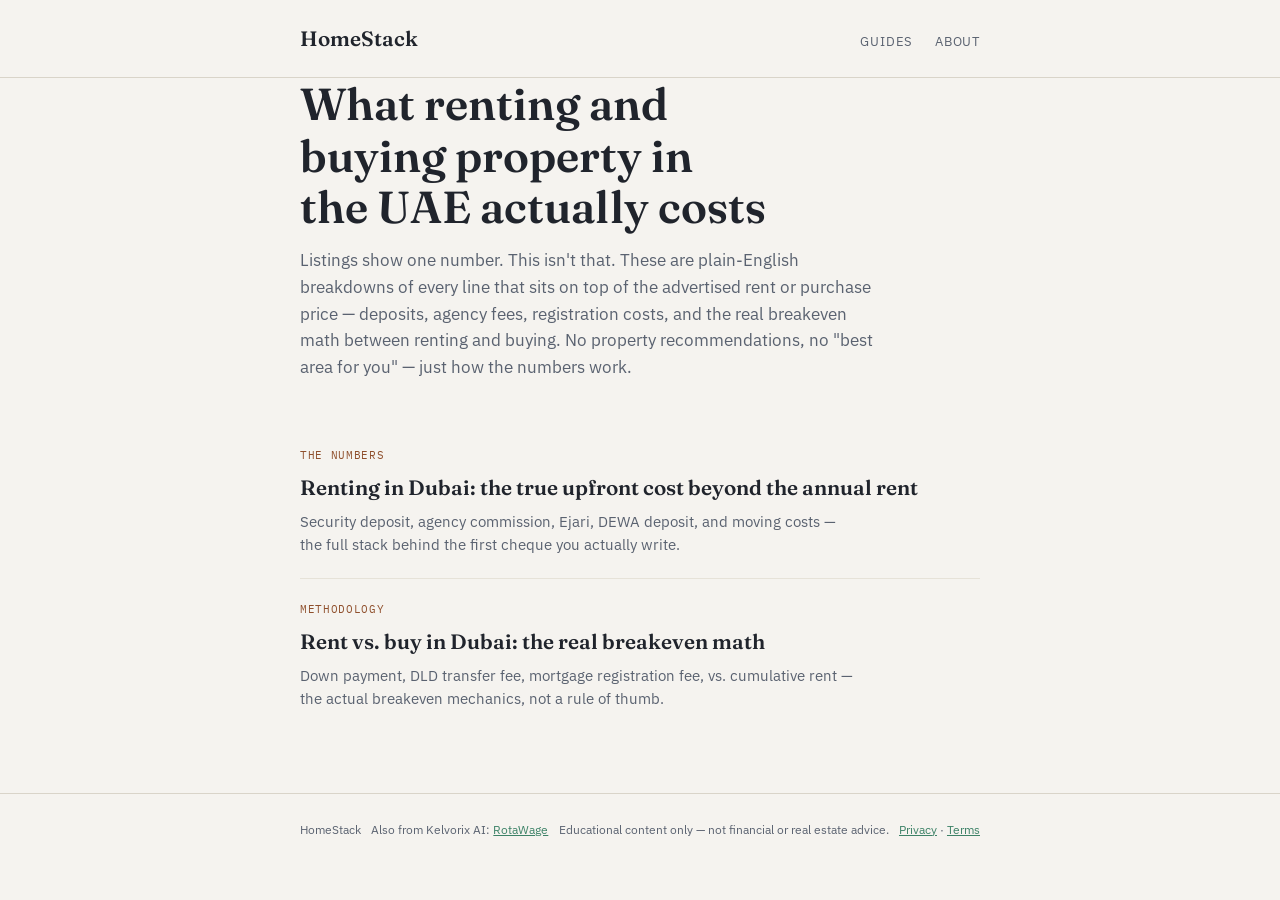
==== index.html @ 6cf11c11 "Create index.html" ====
<!doctype html>
<html lang="en">
<head>
<script async src="https://pagead2.googlesyndication.com/pagead/js/adsbygoogle.js?client=ca-pub-6051499531677717" crossorigin="anonymous"></script>
<meta charset="utf-8">
<meta name="viewport" content="width=device-width, initial-scale=1">
<title>HomeStack — what renting and buying in the UAE actually costs</title>
<meta name="description" content="Plain-English, data-driven breakdowns of what renting and buying property in the UAE actually costs — upfront fees, breakeven math, and the lines that aren't in the listing price.">
<link rel="canonical" href="https://kelvorixai.github.io/homestack/">
<meta property="og:title" content="HomeStack — what renting and buying in the UAE actually costs">
<meta property="og:description" content="Plain-English, data-driven breakdowns of the real cost of renting and buying property in the UAE.">
<meta property="og:type" content="website">
<meta property="og:url" content="https://kelvorixai.github.io/homestack/">
<link rel="preconnect" href="https://fonts.googleapis.com">
<link rel="preconnect" href="https://fonts.gstatic.com" crossorigin>
<link href="https://fonts.googleapis.com/css2?family=Fraunces:opsz,wght@9..144,500;9..144,600&family=IBM+Plex+Sans:wght@400;500;600&family=IBM+Plex+Mono:wght@400;500&display=swap" rel="stylesheet">
<link rel="stylesheet" href="style.css">
</head>
<body>

<header class="site">
  <div class="wrap">
    <a class="brand" href="index.html">HomeStack</a>
    <nav class="site">
      <a href="index.html">Guides</a>
      <a href="about.html">About</a>
    </nav>
  </div>
</header>

<main class="wrap">
  <div class="hero">
    <h1>What renting and buying property in the UAE actually costs</h1>
    <p>Listings show one number. This isn't that. These are plain-English breakdowns of every line that sits on top of the advertised rent or purchase price — deposits, agency fees, registration costs, and the real breakeven math between renting and buying. No property recommendations, no "best area for you" — just how the numbers work.</p>
  </div>

  <div class="post-list">

    <div class="post-card">
      <span class="tag">The Numbers</span>
      <a class="title" href="articles/renting-upfront-costs-dubai.html">Renting in Dubai: the true upfront cost beyond the annual rent</a>
      <p>Security deposit, agency commission, Ejari, DEWA deposit, and moving costs — the full stack behind the first cheque you actually write.</p>
    </div>

    <div class="post-card">
      <span class="tag">Methodology</span>
      <a class="title" href="articles/rent-vs-buy-dubai-breakeven.html">Rent vs. buy in Dubai: the real breakeven math</a>
      <p>Down payment, DLD transfer fee, mortgage registration fee, vs. cumulative rent — the actual breakeven mechanics, not a rule of thumb.</p>
    </div>

  </div>
</main>

<footer class="site">
  <div class="wrap">
    <span>HomeStack</span>
    <span>Also from Kelvorix AI: <a href="https://kelvorixai.github.io/">RotaWage</a></span>
    <span>Educational content only — not financial or real estate advice.</span>
    <span><a href="privacy.html">Privacy</a> · <a href="terms.html">Terms</a></span>
  </div>
</footer>

</body>
</html>
---- style.css ----
:root{
  --ink:#20242c;
  --ink-soft:#5a6270;
  --paper:#f5f3ef;
  --paper-raised:#ece7dd;
  --clay:#b1653a;
  --clay-strong:#8f4f2c;
  --pine:#2f6b52;
  --pine-soft:#3d8267;
  --line:#d9d4c9;
  --line-soft:#e6e2d8;
}
@media (prefers-color-scheme: dark){
  :root{
    --ink:#e8e6e0;
    --ink-soft:#a8adb8;
    --paper:#14171d;
    --paper-raised:#1c212b;
    --clay:#e0925f;
    --clay-strong:#f0a875;
    --pine:#6fcf9e;
    --pine-soft:#5fc090;
    --line:#2c3038;
    --line-soft:#22262e;
  }
}
*{box-sizing:border-box;}
html{ text-size-adjust:100%; }
body{
  margin:0;
  background:var(--paper);
  color:var(--ink);
  font-family:"IBM Plex Sans", ui-sans-serif, system-ui, sans-serif;
  line-height:1.6;
}
a{ color:var(--pine-soft); }
h1,h2,h3{ font-family:"Fraunces", Georgia, serif; font-weight:600; text-wrap:balance; line-height:1.15; }
.wrap{ max-width:720px; margin:0 auto; padding:0 20px; }

header.site{ border-bottom:1px solid var(--line); padding-block:22px; }
header.site .wrap{ display:flex; align-items:baseline; justify-content:space-between; flex-wrap:wrap; gap:10px; }
.brand{ font-family:"Fraunces", serif; font-weight:600; font-size:1.3rem; text-decoration:none; color:var(--ink); }
nav.site a{ font-size:13px; text-transform:uppercase; letter-spacing:.06em; color:var(--ink-soft); text-decoration:none; margin-left:18px; }
nav.site a:hover{ color:var(--pine-soft); }

main{ padding-block:48px; }

.hero h1{ font-size:clamp(2rem,5vw,2.8rem); margin:0 0 14px; }
.hero p{ color:var(--ink-soft); max-width:58ch; font-size:1.05rem; margin:0; }

.post-list{ margin-top:44px; display:flex; flex-direction:column; }
.post-card{ padding-block:22px; border-top:1px solid var(--line-soft); display:flex; flex-direction:column; gap:6px; }
.post-card:first-child{ border-top:none; }
.post-card .tag{ font-family:"IBM Plex Mono", monospace; font-size:11px; text-transform:uppercase; letter-spacing:.06em; color:var(--clay-strong); }
.post-card a.title{ font-family:"Fraunces", serif; font-size:1.3rem; font-weight:600; color:var(--ink); text-decoration:none; }
.post-card a.title:hover{ color:var(--pine-soft); }
.post-card p{ margin:0; color:var(--ink-soft); font-size:14.5px; max-width:62ch; }

article.post header.meta{ margin-bottom:8px; }
article.post .tag{ font-family:"IBM Plex Mono", monospace; font-size:11px; text-transform:uppercase; letter-spacing:.06em; color:var(--clay-strong); }
article.post h1{ font-size:clamp(1.8rem,4.5vw,2.5rem); margin:10px 0 8px; }
article.post .dek{ color:var(--ink-soft); font-size:1.05rem; max-width:60ch; margin:0 0 34px; }
article.post .content{ max-width:68ch; font-size:16px; }
article.post .content h2{ font-size:1.3rem; margin:36px 0 12px; }
article.post .content p{ margin:0 0 18px; }
article.post .content ul,article.post .content ol{ margin:0 0 18px; padding-left:22px; }
article.post .content li{ margin-bottom:8px; }
article.post .content table{ width:100%; border-collapse:collapse; margin:0 0 24px; font-size:14.5px; }
article.post .content th{ text-align:left; font-size:11px; text-transform:uppercase; letter-spacing:.05em; color:var(--ink-soft); font-weight:500; padding:0 12px 8px 0; border-bottom:1px solid var(--line); }
article.post .content td{ padding:10px 12px 10px 0; border-bottom:1px solid var(--line-soft); vertical-align:top; }

.disclaimer{ margin-top:40px; padding:16px 18px; background:var(--paper-raised); border-left:3px solid var(--clay); font-size:13px; color:var(--ink-soft); }

footer.site{ border-top:1px solid var(--line); margin-top:60px; padding-block:26px; }
footer.site .wrap{ display:flex; justify-content:space-between; flex-wrap:wrap; gap:10px; font-size:12px; color:var(--ink-soft); }

@media (max-width:480px){
  nav.site a{ margin-left:12px; }
}
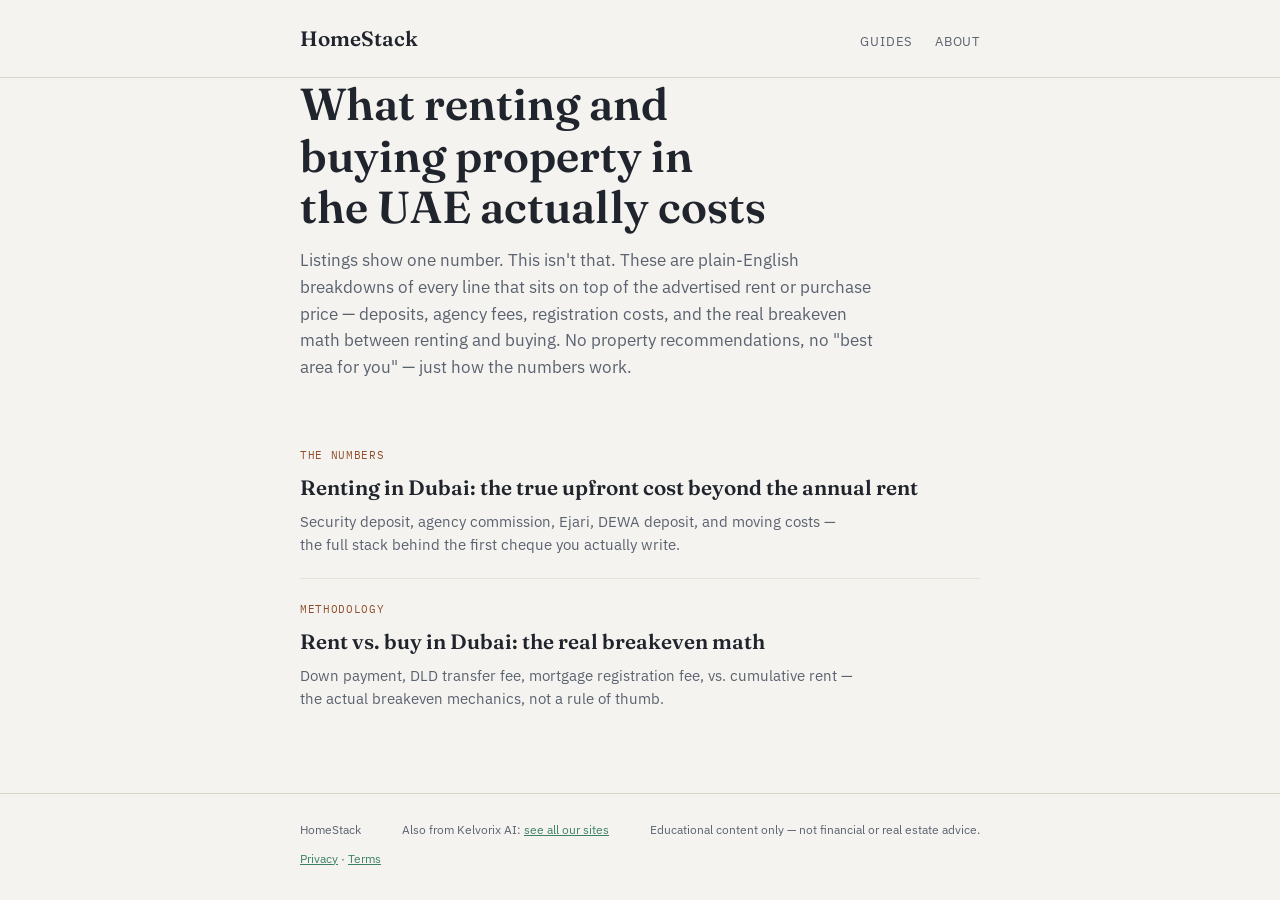
==== commit a184a3fc: "Update index.html" ====
--- a/index.html
+++ b/index.html
@@ -54,7 +54,7 @@
 <footer class="site">
   <div class="wrap">
     <span>HomeStack</span>
-    <span>Also from Kelvorix AI: <a href="https://kelvorixai.github.io/">RotaWage</a></span>
+    <span>Also from Kelvorix AI: <a href="https://kelvorixai.github.io/">see all our sites</a></span>
     <span>Educational content only — not financial or real estate advice.</span>
     <span><a href="privacy.html">Privacy</a> · <a href="terms.html">Terms</a></span>
   </div>
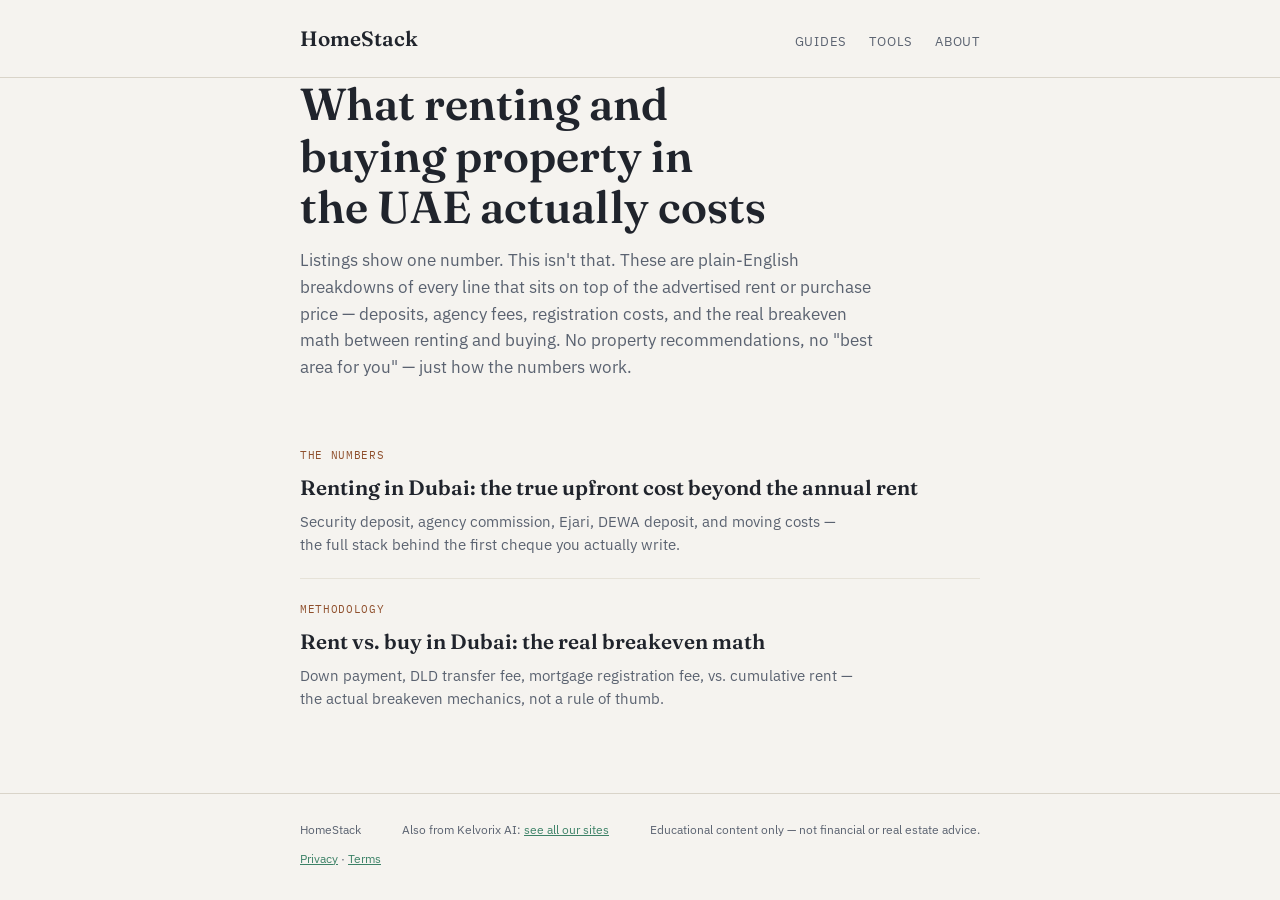
==== commit 3809f515: "Update index.html" ====
--- a/index.html
+++ b/index.html
@@ -23,6 +23,7 @@
     <a class="brand" href="index.html">HomeStack</a>
     <nav class="site">
       <a href="index.html">Guides</a>
+      <a href="tools/index.html">Tools</a>
       <a href="about.html">About</a>
     </nav>
   </div>
@@ -62,4 +63,3 @@
 
 </body>
 </html>
-
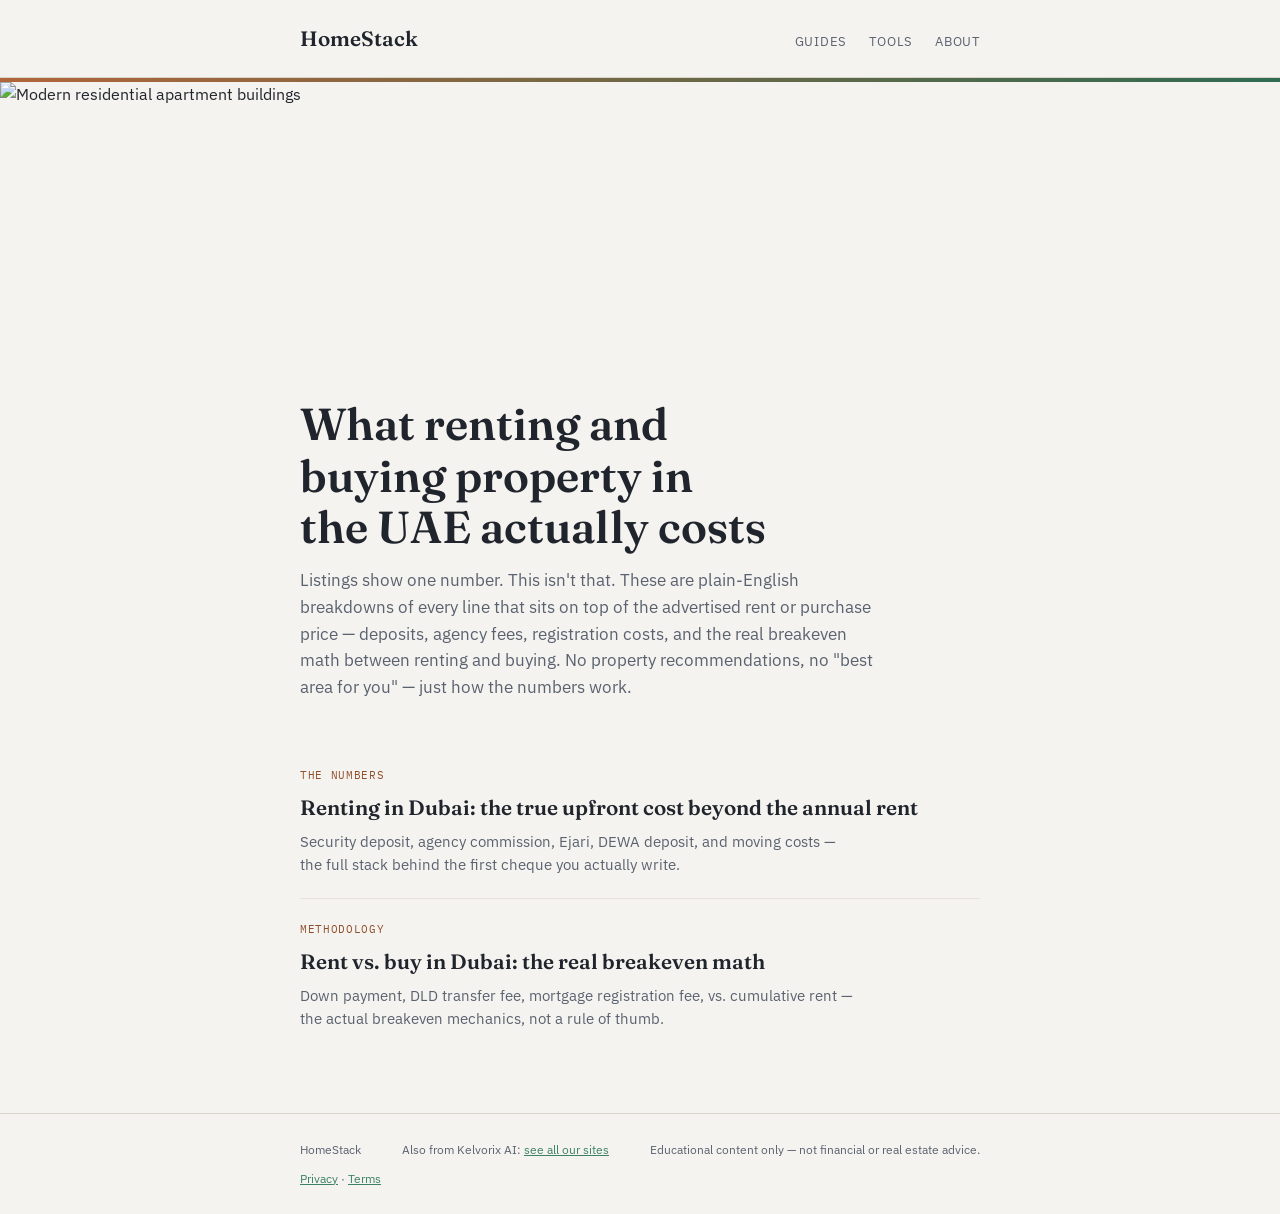
==== commit 84427701: "Add hero photo banner to homepage" ====
--- a/index.html
+++ b/index.html
@@ -15,6 +15,33 @@
 <link rel="preconnect" href="https://fonts.gstatic.com" crossorigin>
 <link href="https://fonts.googleapis.com/css2?family=Fraunces:opsz,wght@9..144,500;9..144,600&family=IBM+Plex+Sans:wght@400;500;600&family=IBM+Plex+Mono:wght@400;500&display=swap" rel="stylesheet">
 <link rel="stylesheet" href="style.css">
+<style>
+  .hero-photo{
+    position:relative;
+    width:100vw;
+    margin-left:calc(50% - 50vw);
+    height:320px;
+    overflow:hidden;
+  }
+  .hero-photo-bar{
+    height:4px;
+    background:linear-gradient(90deg, var(--clay), var(--pine));
+  }
+  .hero-photo img{
+    width:100%; height:100%;
+    object-fit:cover;
+    display:block;
+  }
+  .hero-photo::after{
+    content:"";
+    position:absolute; left:0; right:0; bottom:0; height:65%;
+    background:linear-gradient(to bottom, transparent, var(--paper));
+    pointer-events:none;
+  }
+  @media (max-width:600px){
+    .hero-photo{ height:200px; }
+  }
+</style>
 </head>
 <body>
 
@@ -28,6 +55,10 @@
     </nav>
   </div>
 </header>
+<div class="hero-photo">
+  <div class="hero-photo-bar"></div>
+  <img src="https://images.unsplash.com/photo-1743819464838-ead29229489e?auto=format&fit=crop&w=1600&q=70" alt="Modern residential apartment buildings" loading="eager">
+</div>
 
 <main class="wrap">
   <div class="hero">
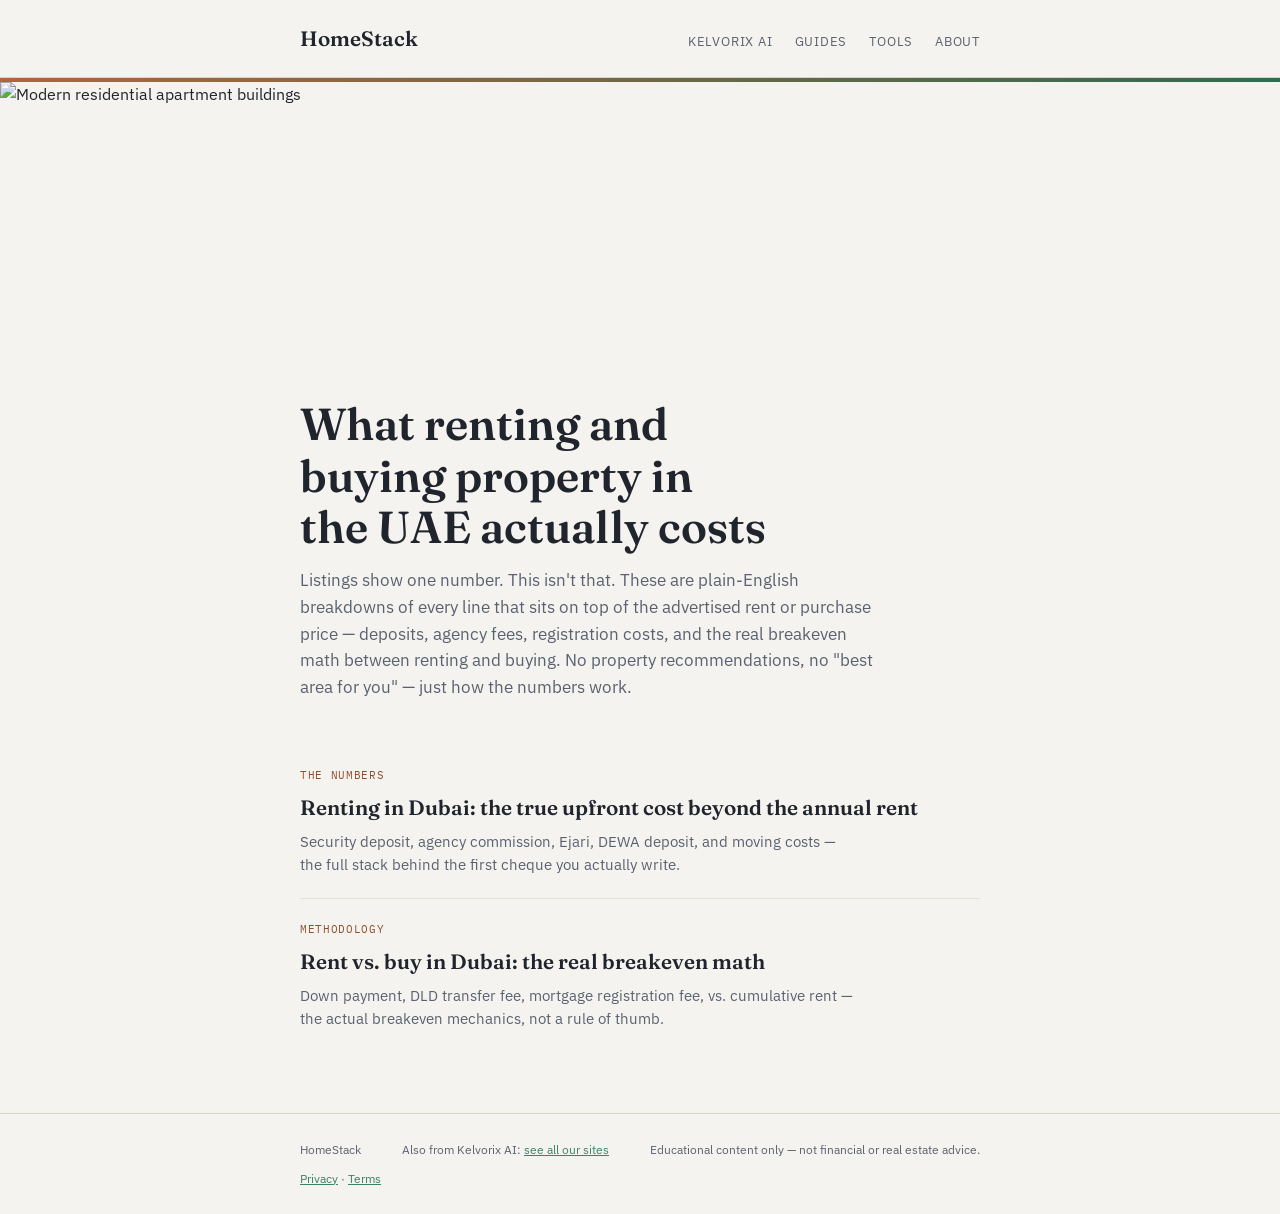
==== commit b4135ea0: "Add Kelvorix AI nav link back to the hub on every page" ====
--- a/index.html
+++ b/index.html
@@ -49,6 +49,7 @@
   <div class="wrap">
     <a class="brand" href="index.html">HomeStack</a>
     <nav class="site">
+      <a href="https://kelvorixai.github.io/">Kelvorix AI</a>
       <a href="index.html">Guides</a>
       <a href="tools/index.html">Tools</a>
       <a href="about.html">About</a>
